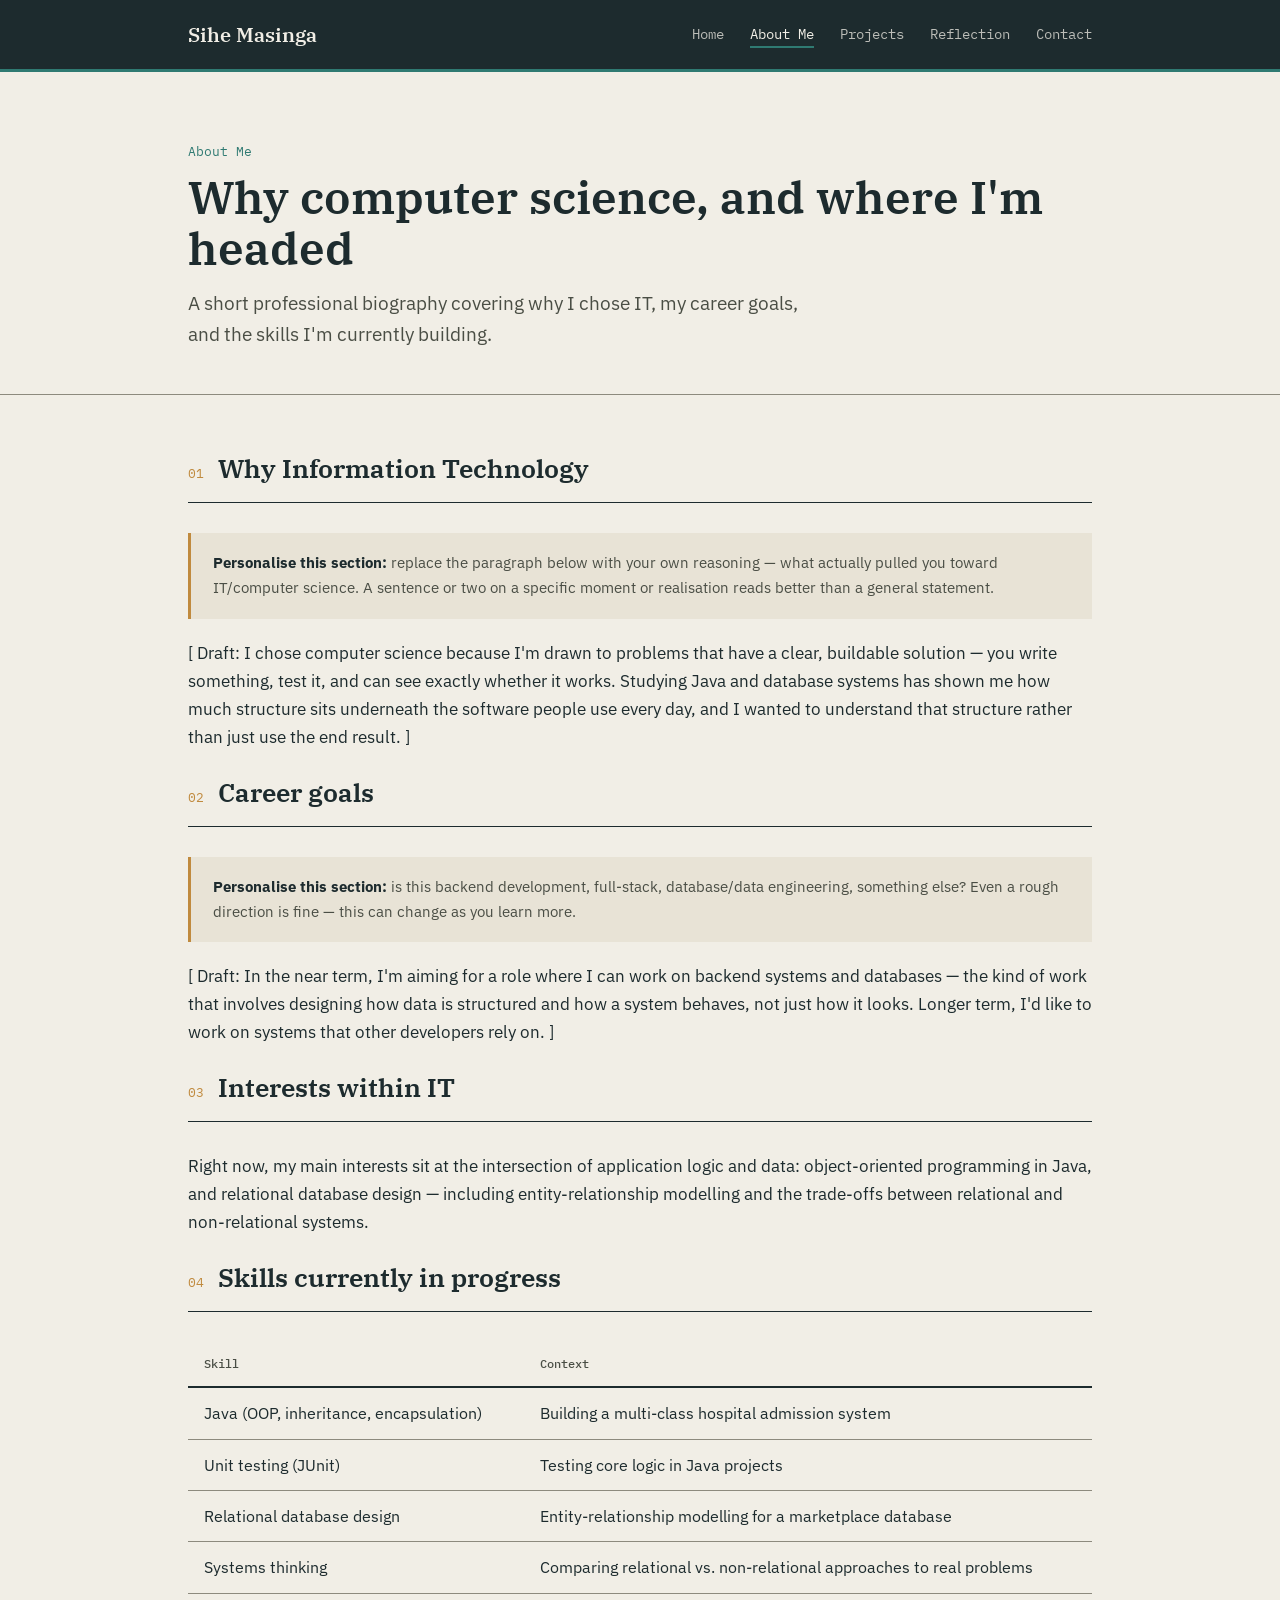
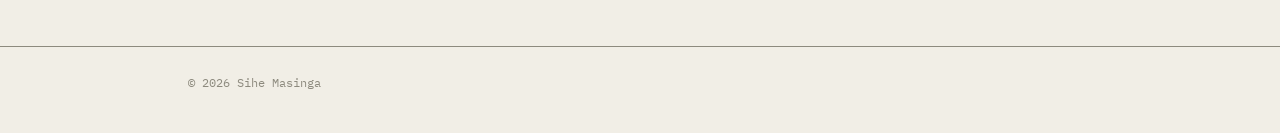
==== about.html @ 18346d30 "Add files via upload" ====
<!DOCTYPE html>
<html lang="en">
<head>
<meta charset="UTF-8">
<meta name="viewport" content="width=device-width, initial-scale=1.0">
<title>About Me — Sihe Masinga</title>
<meta name="description" content="About Sihe Masinga: an IT student's path into computer science, career goals, and the skills currently being developed.">
<link rel="preconnect" href="https://fonts.googleapis.com">
<link href="https://fonts.googleapis.com/css2?family=IBM+Plex+Serif:wght@400;600;700&family=IBM+Plex+Mono:wght@400;500;600&family=IBM+Plex+Sans:wght@400;500;600&display=swap" rel="stylesheet">
<link rel="stylesheet" href="style.css">
</head>
<body>

<nav class="site-nav">
  <div class="wrap">
    <a href="index.html" class="nav-name">Sihe Masinga</a>
    <ul class="nav-links">
      <li><a href="index.html">Home</a></li>
      <li><a href="about.html" aria-current="page">About Me</a></li>
      <li><a href="projects.html">Projects</a></li>
      <li><a href="reflection.html">Reflection</a></li>
      <li><a href="contact.html">Contact</a></li>
    </ul>
  </div>
</nav>

<header class="page-header">
  <div class="wrap">
    <p class="page-eyebrow mono">About Me</p>
    <h1>Why computer science, and where I'm headed</h1>
    <p class="lede">A short professional biography covering why I chose IT, my career goals, and the skills I'm currently building.</p>
  </div>
</header>

<section>
  <div class="wrap">

    <div class="section-head">
      <span class="section-num">01</span>
      <h2>Why Information Technology</h2>
    </div>
    <div class="todo-callout">
      <strong>Personalise this section:</strong> replace the paragraph below with your own reasoning — what actually pulled you toward IT/computer science. A sentence or two on a specific moment or realisation reads better than a general statement.
    </div>
    <p>[ Draft: I chose computer science because I'm drawn to problems that have a clear, buildable solution — you write something, test it, and can see exactly whether it works. Studying Java and database systems has shown me how much structure sits underneath the software people use every day, and I wanted to understand that structure rather than just use the end result. ]</p>

    <div class="section-head" style="margin-top:20px;">
      <span class="section-num">02</span>
      <h2>Career goals</h2>
    </div>
    <div class="todo-callout">
      <strong>Personalise this section:</strong> is this backend development, full-stack, database/data engineering, something else? Even a rough direction is fine — this can change as you learn more.
    </div>
    <p>[ Draft: In the near term, I'm aiming for a role where I can work on backend systems and databases — the kind of work that involves designing how data is structured and how a system behaves, not just how it looks. Longer term, I'd like to work on systems that other developers rely on. ]</p>

    <div class="section-head" style="margin-top:20px;">
      <span class="section-num">03</span>
      <h2>Interests within IT</h2>
    </div>
    <p>Right now, my main interests sit at the intersection of application logic and data: object-oriented programming in Java, and relational database design — including entity-relationship modelling and the trade-offs between relational and non-relational systems.</p>

    <div class="section-head" style="margin-top:20px;">
      <span class="section-num">04</span>
      <h2>Skills currently in progress</h2>
    </div>
    <table class="schema-table">
      <thead>
        <tr><th>Skill</th><th>Context</th></tr>
      </thead>
      <tbody>
        <tr><td>Java (OOP, inheritance, encapsulation)</td><td>Building a multi-class hospital admission system</td></tr>
        <tr><td>Unit testing (JUnit)</td><td>Testing core logic in Java projects</td></tr>
        <tr><td>Relational database design</td><td>Entity-relationship modelling for a marketplace database</td></tr>
        <tr><td>Systems thinking</td><td>Comparing relational vs. non-relational approaches to real problems</td></tr>
      </tbody>
    </table>

  </div>
</section>

<footer>
  <div class="wrap">
    <span>&copy; <span id="year"></span> Sihe Masinga</span>
  </div>
</footer>

<script>document.getElementById('year').textContent = new Date().getFullYear();</script>
</body>
</html>
---- style.css ----
/* ===========================================================
   Sihe Masinga — Professional Portfolio
   Visual language: entity/relationship diagrams + database
   schema tables, since the subject is a CS student whose two
   showcased projects are literally a Java system and an ERD.
   =========================================================== */

:root{
  --ink:#1D2B2E;
  --paper:#F1EEE6;
  --paper-raised:#E8E3D6;
  --teal:#2F7A72;
  --amber:#C08A3E;
  --line:#8D8A7E;
  --text-muted:#4A4E45;
  --max-width:960px;
}

*{box-sizing:border-box;}
html{scroll-behavior:smooth;}
body{
  margin:0;
  background:var(--paper);
  color:var(--ink);
  font-family:'IBM Plex Sans', sans-serif;
  font-size:17px;
  line-height:1.65;
}
::selection{background:var(--teal); color:var(--paper);}

.mono{font-family:'IBM Plex Mono', monospace;}

img{max-width:100%; display:block;}

a{color:var(--teal);}
a:hover, a:focus-visible{color:var(--amber);}

.wrap{max-width:var(--max-width); margin:0 auto; padding:0 28px;}

/* ---------- NAVIGATION ---------- */
nav.site-nav{
  background:var(--ink);
  border-bottom:3px solid var(--teal);
}
nav.site-nav .wrap{
  display:flex;
  align-items:center;
  justify-content:space-between;
  padding-top:18px;
  padding-bottom:18px;
  flex-wrap:wrap;
  gap:12px;
}
.nav-name{
  font-family:'IBM Plex Serif', serif;
  font-weight:600;
  font-size:20px;
  color:var(--paper);
  text-decoration:none;
}
.nav-links{
  display:flex;
  gap:26px;
  list-style:none;
  margin:0;
  padding:0;
  font-family:'IBM Plex Mono', monospace;
  font-size:14px;
}
.nav-links a{
  color:var(--paper);
  text-decoration:none;
  opacity:0.75;
  padding-bottom:3px;
  border-bottom:2px solid transparent;
}
.nav-links a:hover, .nav-links a:focus-visible{
  opacity:1;
  color:var(--paper);
  border-bottom-color:var(--amber);
}
.nav-links a[aria-current="page"]{
  opacity:1;
  border-bottom-color:var(--teal);
}

/* ---------- PAGE HEADER (per-page hero) ---------- */
.page-header{
  padding:56px 0 44px;
  border-bottom:1px solid var(--line);
}
.page-eyebrow{
  font-family:'IBM Plex Mono', monospace;
  font-size:13px;
  color:var(--teal);
  margin-bottom:10px;
}
h1{
  font-family:'IBM Plex Serif', serif;
  font-weight:600;
  font-size:clamp(32px, 5vw, 46px);
  margin:0 0 14px 0;
  line-height:1.1;
}
.page-header p.lede{
  max-width:620px;
  font-size:19px;
  color:var(--text-muted);
  margin:0;
}

section{padding:52px 0;}

.section-head{
  display:flex;
  align-items:baseline;
  gap:14px;
  margin-bottom:30px;
  border-bottom:1px solid var(--ink);
  padding-bottom:12px;
}
.section-num{
  font-family:'IBM Plex Mono', monospace;
  font-size:13px;
  color:var(--amber);
}
h2{
  font-family:'IBM Plex Serif', serif;
  font-weight:600;
  font-size:26px;
  margin:0;
}
h3{
  font-family:'IBM Plex Serif', serif;
  font-weight:600;
  font-size:20px;
  margin:0 0 8px 0;
}

/* ---------- HOME: intro layout with photo slot ---------- */
.intro-grid{
  display:grid;
  grid-template-columns:1fr 240px;
  gap:44px;
  align-items:start;
}
.photo-slot{
  aspect-ratio:1/1;
  background:var(--paper-raised);
  border:2px dashed var(--line);
  display:flex;
  align-items:center;
  justify-content:center;
  text-align:center;
  padding:16px;
  font-family:'IBM Plex Mono', monospace;
  font-size:12px;
  color:var(--text-muted);
}
.intro-text p{margin:0 0 16px 0; font-size:17px;}
.interest-tags{
  display:flex;
  flex-wrap:wrap;
  gap:10px;
  margin-top:20px;
}
.interest-tags span{
  font-family:'IBM Plex Mono', monospace;
  font-size:13px;
  border:1px solid var(--teal);
  color:var(--teal);
  padding:5px 12px;
}

@media (max-width:640px){
  .intro-grid{grid-template-columns:1fr;}
  .photo-slot{max-width:220px; margin:0 auto;}
}

/* ---------- SCHEMA / ENTITY BOX (used for projects) ---------- */
.entity-box{
  border:1px solid var(--ink);
  margin-bottom:32px;
  background:var(--paper-raised);
}
.entity-header{
  background:var(--ink);
  color:var(--paper);
  padding:12px 20px;
  display:flex;
  justify-content:space-between;
  align-items:baseline;
  flex-wrap:wrap;
  gap:8px;
}
.entity-header h3{
  color:var(--paper);
  margin:0;
  font-size:19px;
}
.entity-header .tech-tag{
  font-family:'IBM Plex Mono', monospace;
  font-size:12px;
  color:var(--amber);
}
.entity-rows{
  padding:0;
}
.entity-row{
  display:grid;
  grid-template-columns:130px 1fr;
  gap:18px;
  padding:14px 20px;
  border-bottom:1px solid var(--line);
  font-size:16px;
}
.entity-row:last-child{border-bottom:none;}
.entity-row .field-name{
  font-family:'IBM Plex Mono', monospace;
  font-size:13px;
  color:var(--text-muted);
  padding-top:2px;
}
.entity-row a.repo-link{
  font-family:'IBM Plex Mono', monospace;
  font-size:14px;
}

@media (max-width:640px){
  .entity-row{grid-template-columns:1fr;}
}

/* ---------- SKILLS TABLE (about page) ---------- */
.schema-table{
  width:100%;
  border-collapse:collapse;
  margin-top:8px;
}
.schema-table th, .schema-table td{
  text-align:left;
  padding:12px 16px;
  border-bottom:1px solid var(--line);
  font-size:16px;
}
.schema-table th{
  font-family:'IBM Plex Mono', monospace;
  font-size:12px;
  color:var(--text-muted);
  font-weight:500;
  border-bottom:2px solid var(--ink);
}

/* ---------- PLACEHOLDER / TODO CALLOUT ---------- */
.todo-callout{
  border-left:3px solid var(--amber);
  background:var(--paper-raised);
  padding:18px 22px;
  margin:20px 0;
  font-size:15px;
  color:var(--text-muted);
}
.todo-callout strong{color:var(--ink);}

/* ---------- REFLECTION PROMPTS ---------- */
.prompt-list{
  list-style:none;
  margin:0;
  padding:0;
}
.prompt-list li{
  padding:16px 0;
  border-bottom:1px solid var(--line);
}
.prompt-list .q{
  font-family:'IBM Plex Mono', monospace;
  font-size:13px;
  color:var(--teal);
  display:block;
  margin-bottom:6px;
}

/* ---------- CONTACT ---------- */
.contact-block{
  background:var(--ink);
  color:var(--paper);
}
.contact-block h2{color:var(--paper);}
.contact-block .section-head{border-bottom-color:rgba(241,238,230,0.3);}
.contact-list{
  list-style:none;
  margin:0;
  padding:0;
  max-width:520px;
}
.contact-list li{
  display:flex;
  justify-content:space-between;
  align-items:baseline;
  padding:16px 0;
  border-bottom:1px solid rgba(241,238,230,0.25);
}
.contact-list .field-name{
  font-family:'IBM Plex Mono', monospace;
  font-size:13px;
  color:var(--amber);
}
.contact-list a{
  color:var(--paper);
  font-size:16px;
}
.contact-list a:hover, .contact-list a:focus-visible{color:var(--amber);}

/* ---------- FOOTER ---------- */
footer{
  padding:26px 0 40px;
  font-family:'IBM Plex Mono', monospace;
  font-size:12px;
  color:var(--line);
  border-top:1px solid var(--line);
}

@media (prefers-reduced-motion: reduce){
  html{scroll-behavior:auto;}
}
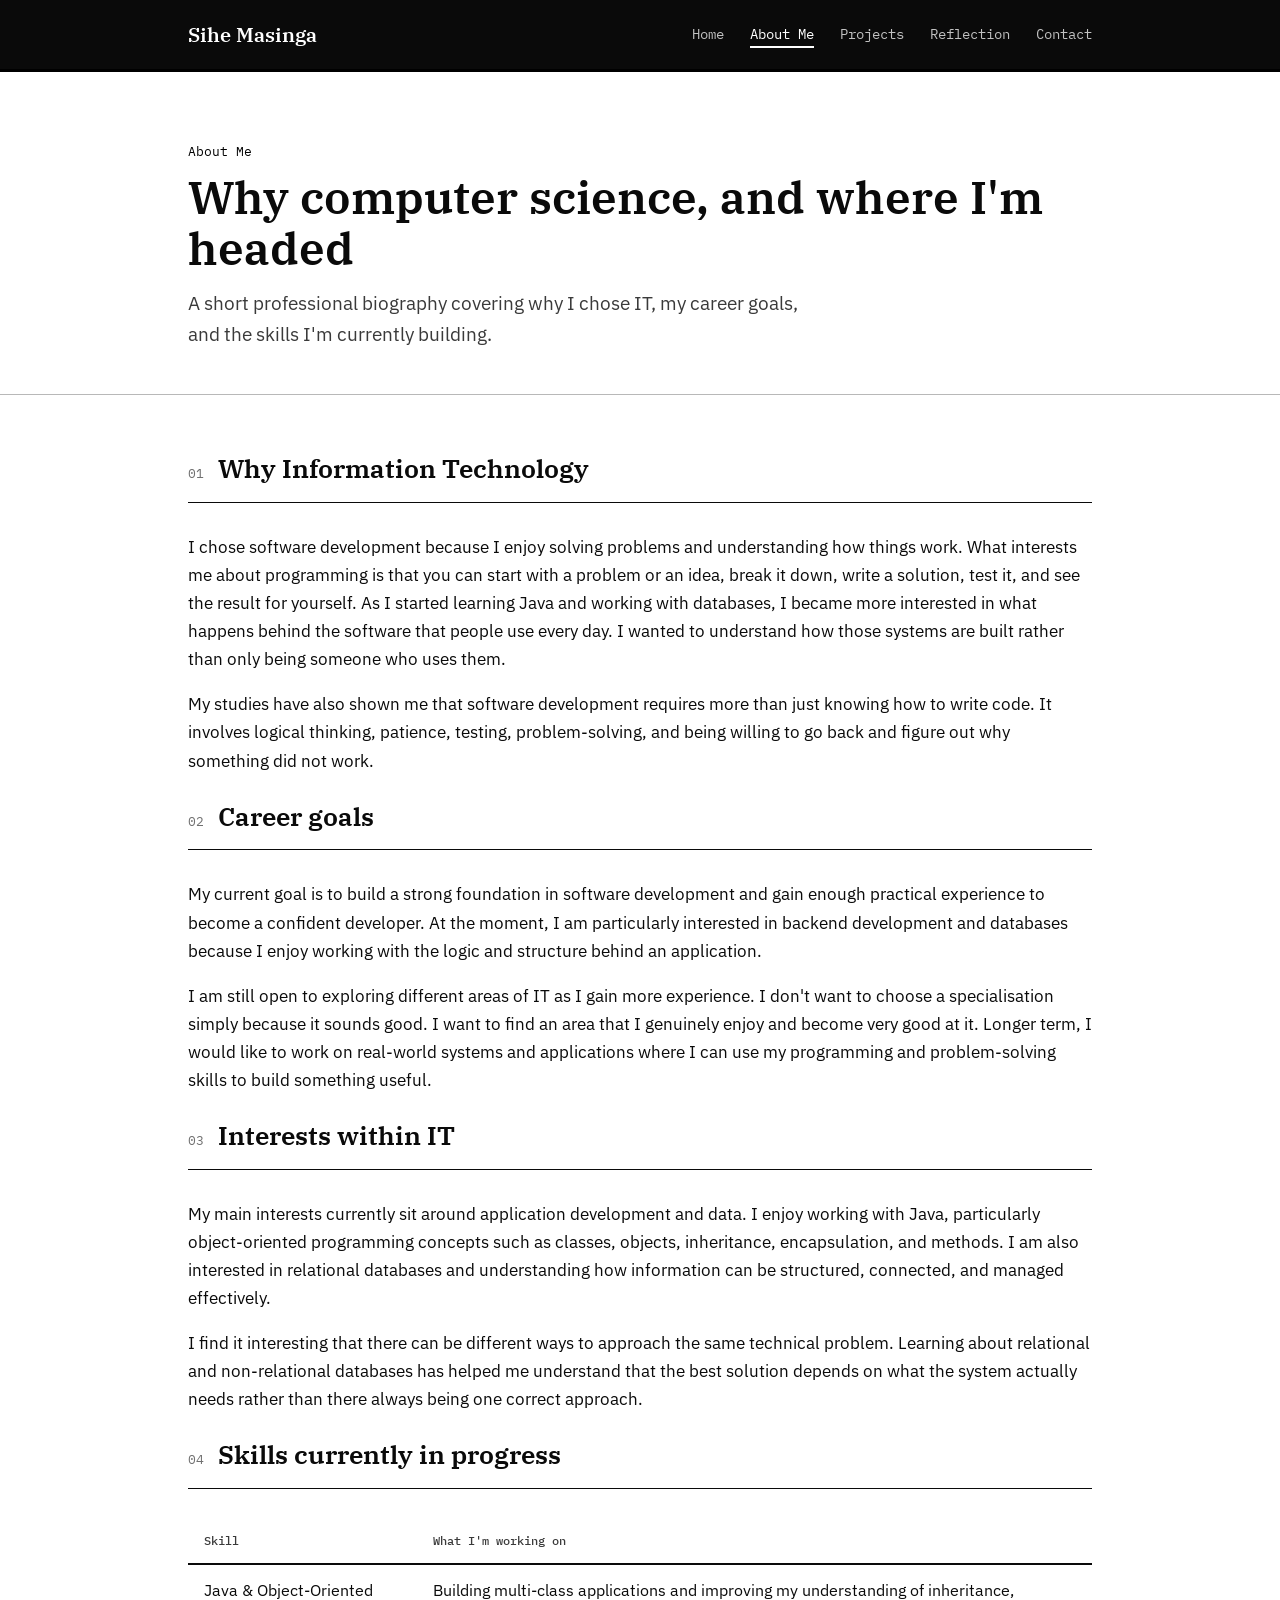
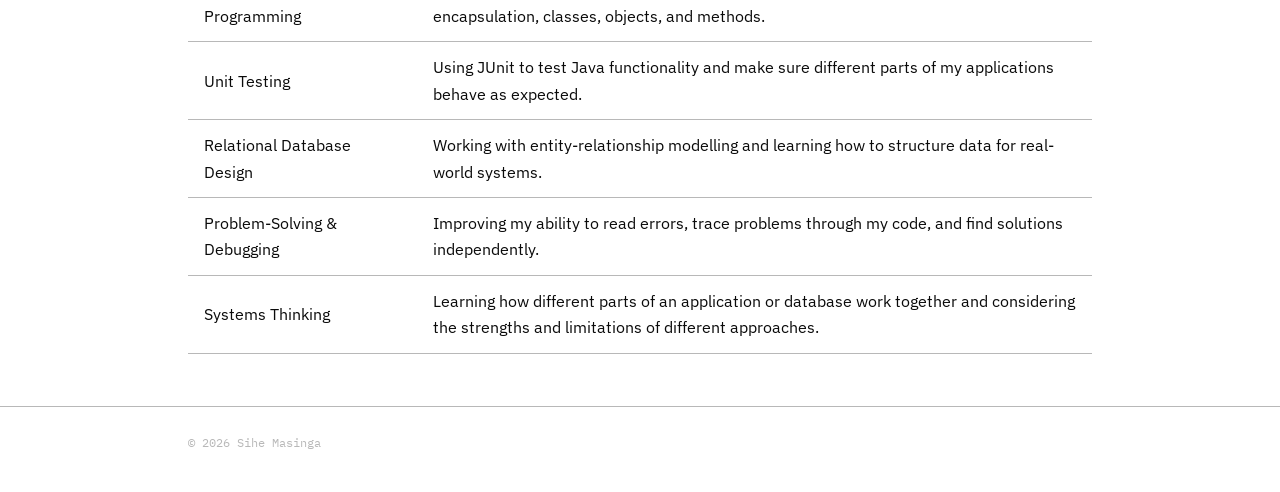
==== commit 5b895fa6: "Revise personal statements and skills in about.html" ====
--- a/about.html
+++ b/about.html
@@ -39,25 +39,22 @@
       <span class="section-num">01</span>
       <h2>Why Information Technology</h2>
     </div>
-    <div class="todo-callout">
-      <strong>Personalise this section:</strong> replace the paragraph below with your own reasoning — what actually pulled you toward IT/computer science. A sentence or two on a specific moment or realisation reads better than a general statement.
-    </div>
-    <p>[ Draft: I chose computer science because I'm drawn to problems that have a clear, buildable solution — you write something, test it, and can see exactly whether it works. Studying Java and database systems has shown me how much structure sits underneath the software people use every day, and I wanted to understand that structure rather than just use the end result. ]</p>
+    <p>I chose software development because I enjoy solving problems and understanding how things work. What interests me about programming is that you can start with a problem or an idea, break it down, write a solution, test it, and see the result for yourself. As I started learning Java and working with databases, I became more interested in what happens behind the software that people use every day. I wanted to understand how those systems are built rather than only being someone who uses them.</p>
+    <p>My studies have also shown me that software development requires more than just knowing how to write code. It involves logical thinking, patience, testing, problem-solving, and being willing to go back and figure out why something did not work.</p>
 
     <div class="section-head" style="margin-top:20px;">
       <span class="section-num">02</span>
       <h2>Career goals</h2>
     </div>
-    <div class="todo-callout">
-      <strong>Personalise this section:</strong> is this backend development, full-stack, database/data engineering, something else? Even a rough direction is fine — this can change as you learn more.
-    </div>
-    <p>[ Draft: In the near term, I'm aiming for a role where I can work on backend systems and databases — the kind of work that involves designing how data is structured and how a system behaves, not just how it looks. Longer term, I'd like to work on systems that other developers rely on. ]</p>
+    <p>My current goal is to build a strong foundation in software development and gain enough practical experience to become a confident developer. At the moment, I am particularly interested in backend development and databases because I enjoy working with the logic and structure behind an application.</p>
+    <p>I am still open to exploring different areas of IT as I gain more experience. I don't want to choose a specialisation simply because it sounds good. I want to find an area that I genuinely enjoy and become very good at it. Longer term, I would like to work on real-world systems and applications where I can use my programming and problem-solving skills to build something useful.</p>
 
     <div class="section-head" style="margin-top:20px;">
       <span class="section-num">03</span>
       <h2>Interests within IT</h2>
     </div>
-    <p>Right now, my main interests sit at the intersection of application logic and data: object-oriented programming in Java, and relational database design — including entity-relationship modelling and the trade-offs between relational and non-relational systems.</p>
+    <p>My main interests currently sit around application development and data. I enjoy working with Java, particularly object-oriented programming concepts such as classes, objects, inheritance, encapsulation, and methods. I am also interested in relational databases and understanding how information can be structured, connected, and managed effectively.</p>
+    <p>I find it interesting that there can be different ways to approach the same technical problem. Learning about relational and non-relational databases has helped me understand that the best solution depends on what the system actually needs rather than there always being one correct approach.</p>
 
     <div class="section-head" style="margin-top:20px;">
       <span class="section-num">04</span>
@@ -65,13 +62,14 @@
     </div>
     <table class="schema-table">
       <thead>
-        <tr><th>Skill</th><th>Context</th></tr>
+        <tr><th>Skill</th><th>What I'm working on</th></tr>
       </thead>
       <tbody>
-        <tr><td>Java (OOP, inheritance, encapsulation)</td><td>Building a multi-class hospital admission system</td></tr>
-        <tr><td>Unit testing (JUnit)</td><td>Testing core logic in Java projects</td></tr>
-        <tr><td>Relational database design</td><td>Entity-relationship modelling for a marketplace database</td></tr>
-        <tr><td>Systems thinking</td><td>Comparing relational vs. non-relational approaches to real problems</td></tr>
+        <tr><td>Java &amp; Object-Oriented Programming</td><td>Building multi-class applications and improving my understanding of inheritance, encapsulation, classes, objects, and methods.</td></tr>
+        <tr><td>Unit Testing</td><td>Using JUnit to test Java functionality and make sure different parts of my applications behave as expected.</td></tr>
+        <tr><td>Relational Database Design</td><td>Working with entity-relationship modelling and learning how to structure data for real-world systems.</td></tr>
+        <tr><td>Problem-Solving &amp; Debugging</td><td>Improving my ability to read errors, trace problems through my code, and find solutions independently.</td></tr>
+        <tr><td>Systems Thinking</td><td>Learning how different parts of an application or database work together and considering the strengths and limitations of different approaches.</td></tr>
       </tbody>
     </table>
 
--- a/style.css
+++ b/style.css
@@ -6,13 +6,13 @@
    =========================================================== */
 
 :root{
-  --ink:#1D2B2E;
-  --paper:#F1EEE6;
-  --paper-raised:#E8E3D6;
-  --teal:#2F7A72;
-  --amber:#C08A3E;
-  --line:#8D8A7E;
-  --text-muted:#4A4E45;
+  --ink:#0A0A0A;
+  --paper:#FFFFFF;
+  --paper-raised:#F0F0F0;
+  --teal:#000000;
+  --amber:#707070;
+  --line:#B8B8B8;
+  --text-muted:#3A3A3A;
   --max-width:960px;
 }
 
@@ -77,11 +77,11 @@
 .nav-links a:hover, .nav-links a:focus-visible{
   opacity:1;
   color:var(--paper);
-  border-bottom-color:var(--amber);
+  border-bottom-color:#8A8A8A;
 }
 .nav-links a[aria-current="page"]{
   opacity:1;
-  border-bottom-color:var(--teal);
+  border-bottom-color:var(--paper);
 }
 
 /* ---------- PAGE HEADER (per-page hero) ---------- */
